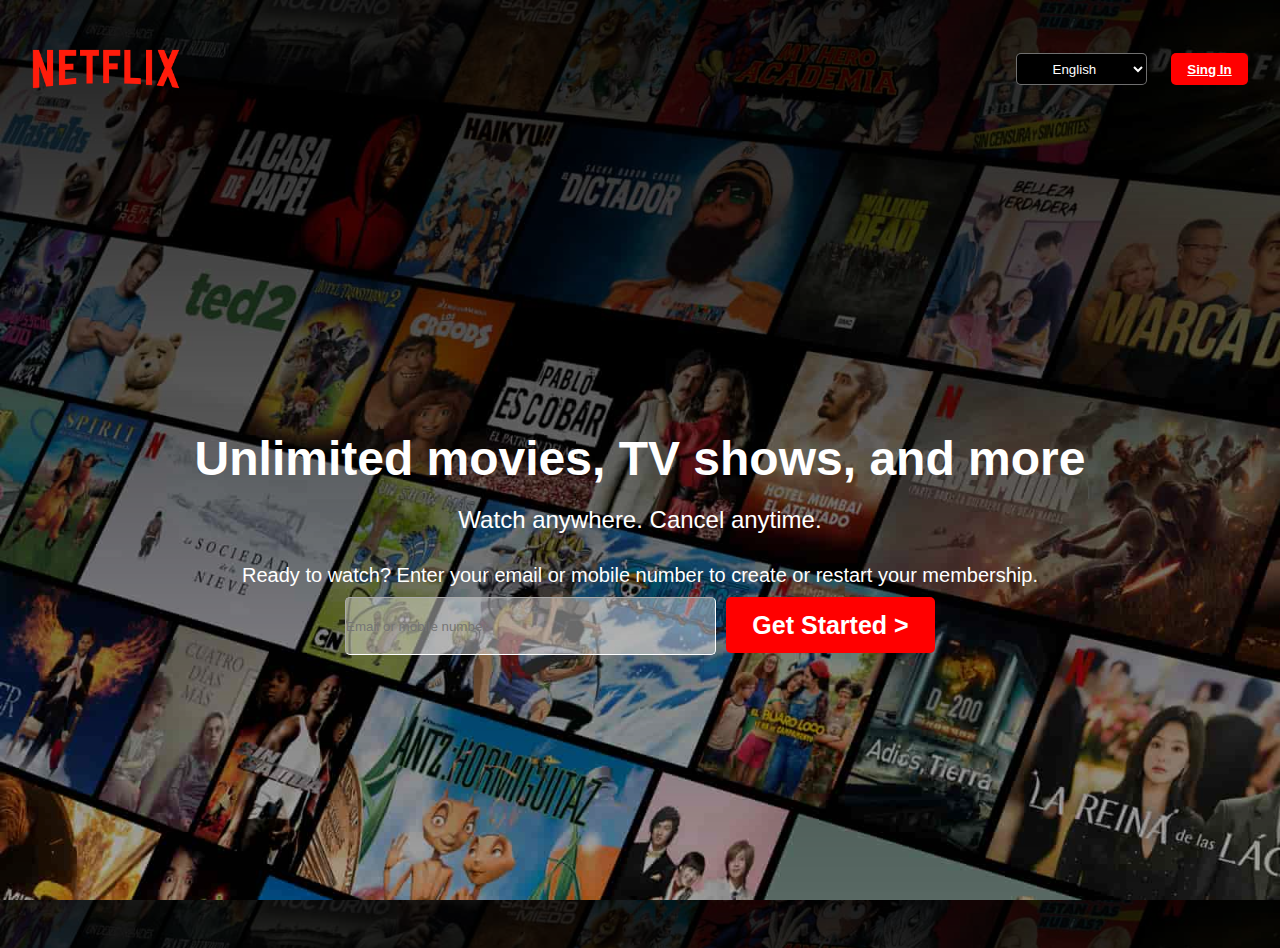
==== paginaNetflix.html @ 73a8ff8a "Iniciando netflix" ====
<!DOCTYPE html>
<html lang="es">

<head>
    <meta charset="UTF-8">
    <meta name="viewport" content="width=device-width, initial-scale=1.0">
    <link rel="stylesheet" href="css/fondo.css">
    <link rel="stylesheet" href="css/style.css">
    <link rel="shortcut icon" href="https://th.bing.com/th/id/OIP.jHQLwTvVoKGcJNKN_5jL3QHaHa?rs=1&pid=ImgDetMain" type="image/x-icon">
    <title>Netflix Bolivia - Watch TV Shows Online, Watch Movies Online</title>
</head>

<body>
    
        <header class="cabecera">
            <img src="img/netflix-logo.png" alt="" class="logo">
            <div>
                <select name="" id="" class="lenguaje borde">
                    <option value="ingles" class="opcionlenguaje">English</option>
                    <option value="espanol" class="opcionlenguaje">Español</option>
                </select>
                <button type="button" class="singin borde botonr"><a href="inicioSesion.html">Sing In</a></button>
            </div>
        </header>
        <section class="contenido">
            <h1 class="contenido1">Unlimited movies, TV shows, and more</h1>
            <p class="contenido2">Watch anywhere. Cancel anytime.</p>
            <p class="contenido3">Ready to watch? Enter your email or mobile number to create or restart your membership.</p>
            <div class="contenido4">
                <input type="text" name="" id="" placeholder="Email or mobile number" class="email borde">
                <button type="button" class="getstarted borde botonr">Get Started ></button>
            </div>
        </section>
        <div class="pie">
            
            <p class="pie1">Enjoy on your TV</p>
            <p class="pie2">Watch on Smart TVs, Playstation, Xbox, Chromecast, Apple TV, Blu-ray players, and more</p>
        </div>
</body>

</html>
---- css/fondo.css ----
*{
    padding: 0;
    margin: 0;
    color: white;
    font-family: Arial, Helvetica, sans-serif;
}
body{
    background-image: linear-gradient(#000000d5,#00000023),  url("../img/netflix-fondo1.jpg");
    background-size: cover;
    background-repeat: none;
    width: 100vw;
    height: 100vh;
    text-align: center;
}
.borde{
    border-radius: 5px;
}
@media screen and (max-height:600px) {
    body{
        height: 100%;
    }    
}
---- css/style.css ----
.cabecera{
    height: 10vh;
    padding: 24px 32px;
    display: flex;
    flex-direction: row;
    align-items: center;
    justify-content: space-between;
}
.logo{
    width: 148px;
    height: 80px;
}
.lenguaje{
    width: 131px;
    height: 32px;
    padding: 6px 32px;
    border-color: #ffffff70;
    border-width: 0.5px;
    background-color: black;
}
.lenguaje:hover{
    border-style: double;
    border-width: 5px;
    width: 136px;
    height: 37px;
    border-color: white;
}

.opcionlenguaje{
    background-color: white;
    color: black;
}
.opcionlenguaje:checked{
    background-color: blue;
    color: white;
}
.opcionlenguaje:focus{
    background-color: blue;
    color: white;
}
.botonr{
    background-color: red;
    border: none;
    cursor: pointer;
}
.botonr:hover{
    background-color: rgb(165, 4, 4) ;
}
.singin{
    width: 77px;
    height: 32px;
    margin-left: 20px;
    font-weight: bold;
    font-style: none;
}
.contenido{
    height: 90vh;
    display: flex;
    flex-direction: column;
    align-items: center;
    justify-content: center;
}
.contenido1{
    font-size: 48px;
    font-weight: bold;
}
.contenido2{
    font-size: 24px;
    padding: 20px 0px;
}
.contenido3{
    font-size: 20px;
    padding: 10px 0px;
}
.contenido4{
    display: flex;
    flex-direction: row;
    justify-content: space-between;
}
.email{
    width: 369px;
    height: 56px;
    border-color: white;
    border-width: 1px;
    background-color: #ffffff68;
}
.getstarted{
    width: 209px;
    height: 56px;
    font-size: 25px;
    font-weight: bold;
    margin-left: 10px;
}
.pie{
    display: none;
    background-color: black;
}
.pie1{
    font-size: 32px;
    font-weight: bold;
}
.pie2{
    font-size: 18px;
}
@media screen and (max-width:600px) {
    .singin{
        width: 78px;
        height: 32px;
    }
    .logo{
        width: 89px;
        height: 48px;
    }
    .lenguaje{
        width: 64px;
        height: 32px;
    }
    .contenido{
        padding: 0px 5px;
        height: 60vh;
    }
    .contenido1{
        font-size: 32px;
    }
    .contenido2,.contenido3{
        font-size: 18px;
    }
    .contenido4{
        flex-direction: column;
        align-items: center;
    }
    .getstarted{
        margin-top: 20px;
    }    
    .pie{
        height: 25vh;
        /*display: block;*/
        display: flex;
        flex-direction: column;
        align-items: center;
        justify-content:center;
        padding: 5px 5px;    
    }
    .pie1{
        padding: 20px 0px;
    }
    .pie2{
        padding: 20px;
    }
}
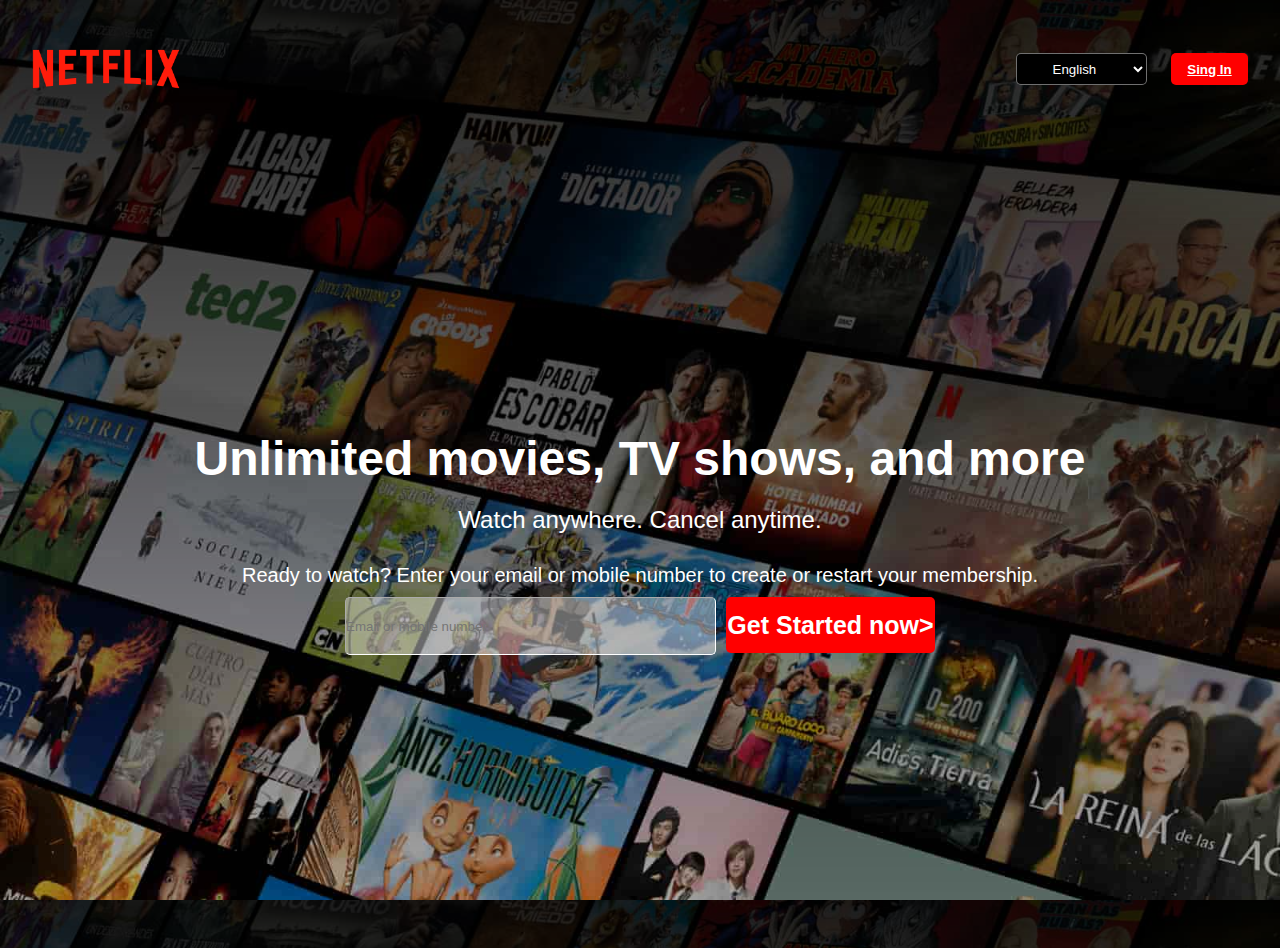
==== commit fc527ecd: "Actualizacion de el boton start" ====
--- a/paginaNetflix.html
+++ b/paginaNetflix.html
@@ -28,7 +28,7 @@
             <p class="contenido3">Ready to watch? Enter your email or mobile number to create or restart your membership.</p>
             <div class="contenido4">
                 <input type="text" name="" id="" placeholder="Email or mobile number" class="email borde">
-                <button type="button" class="getstarted borde botonr">Get Started ></button>
+                <button type="button" class="getstarted borde botonr">Get Started now></button>
             </div>
         </section>
         <div class="pie">
@@ -38,4 +38,4 @@
         </div>
 </body>
 
-</html>+</html>
